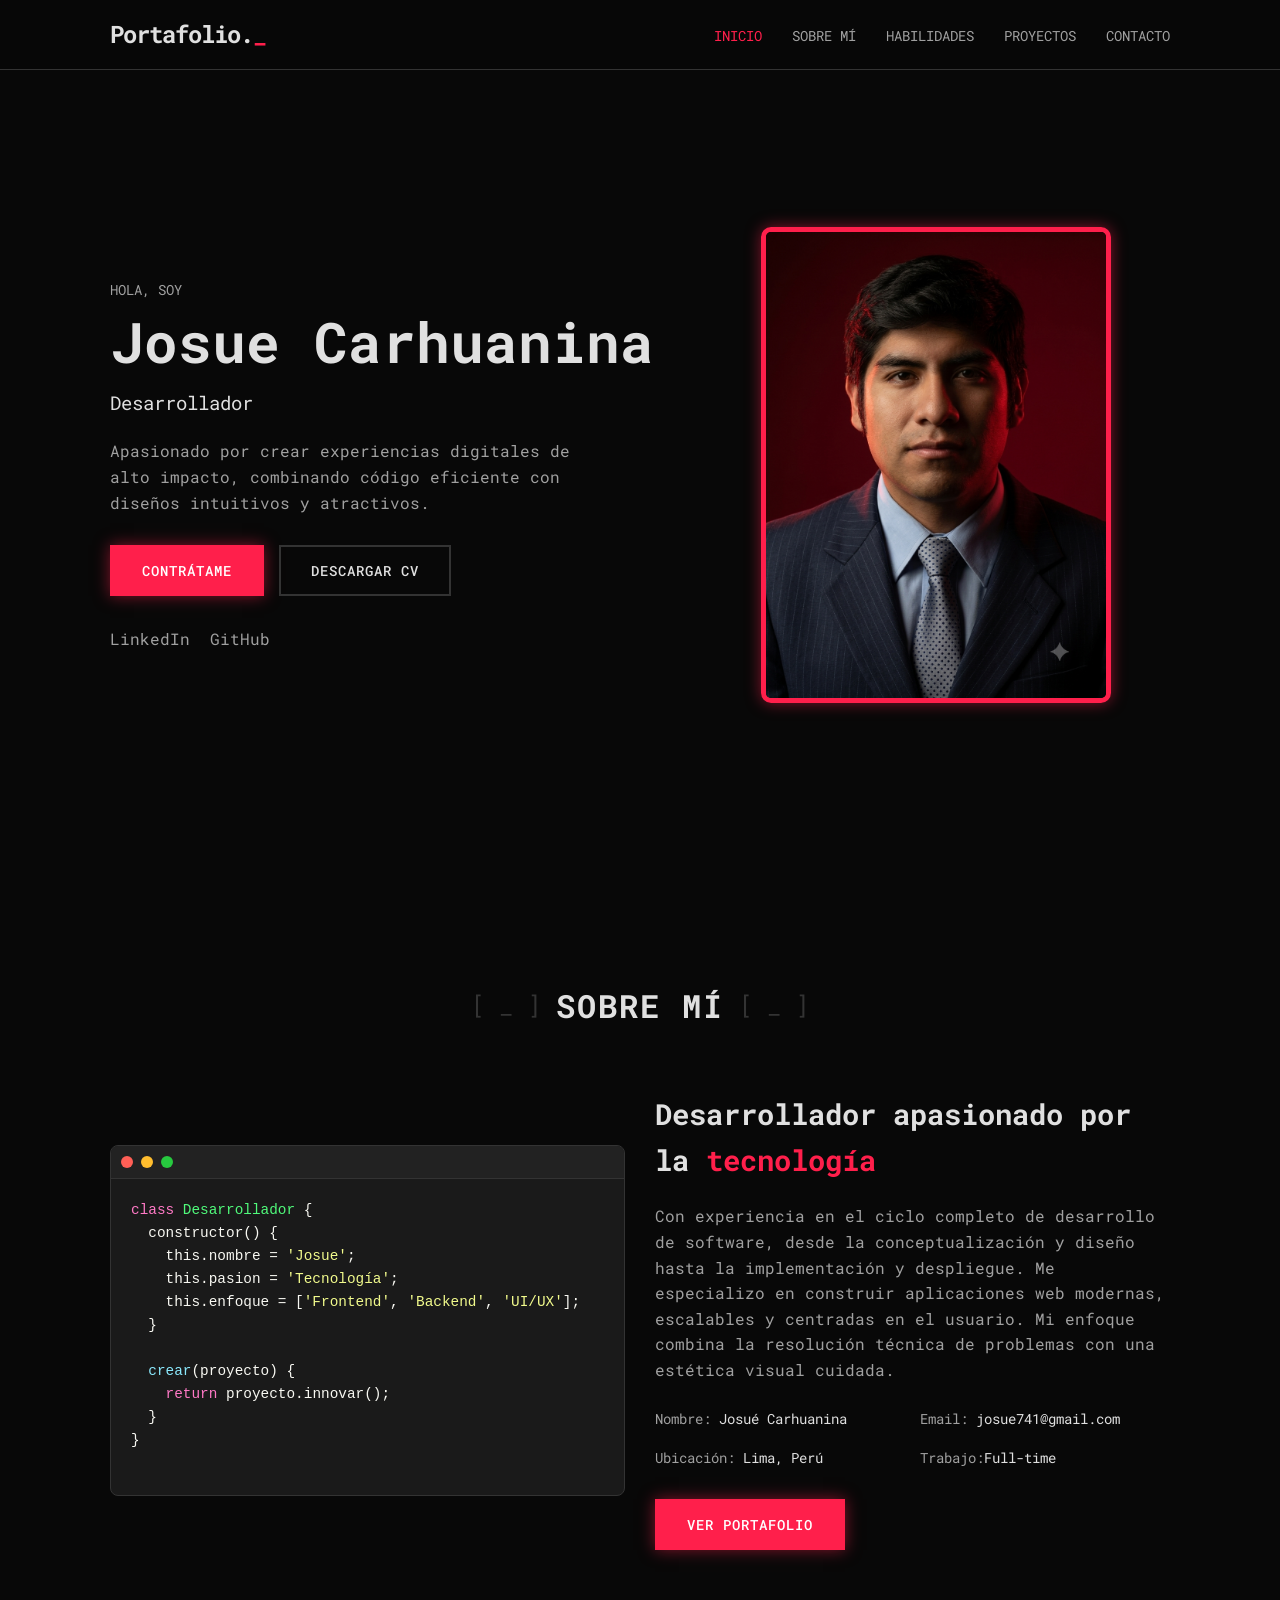
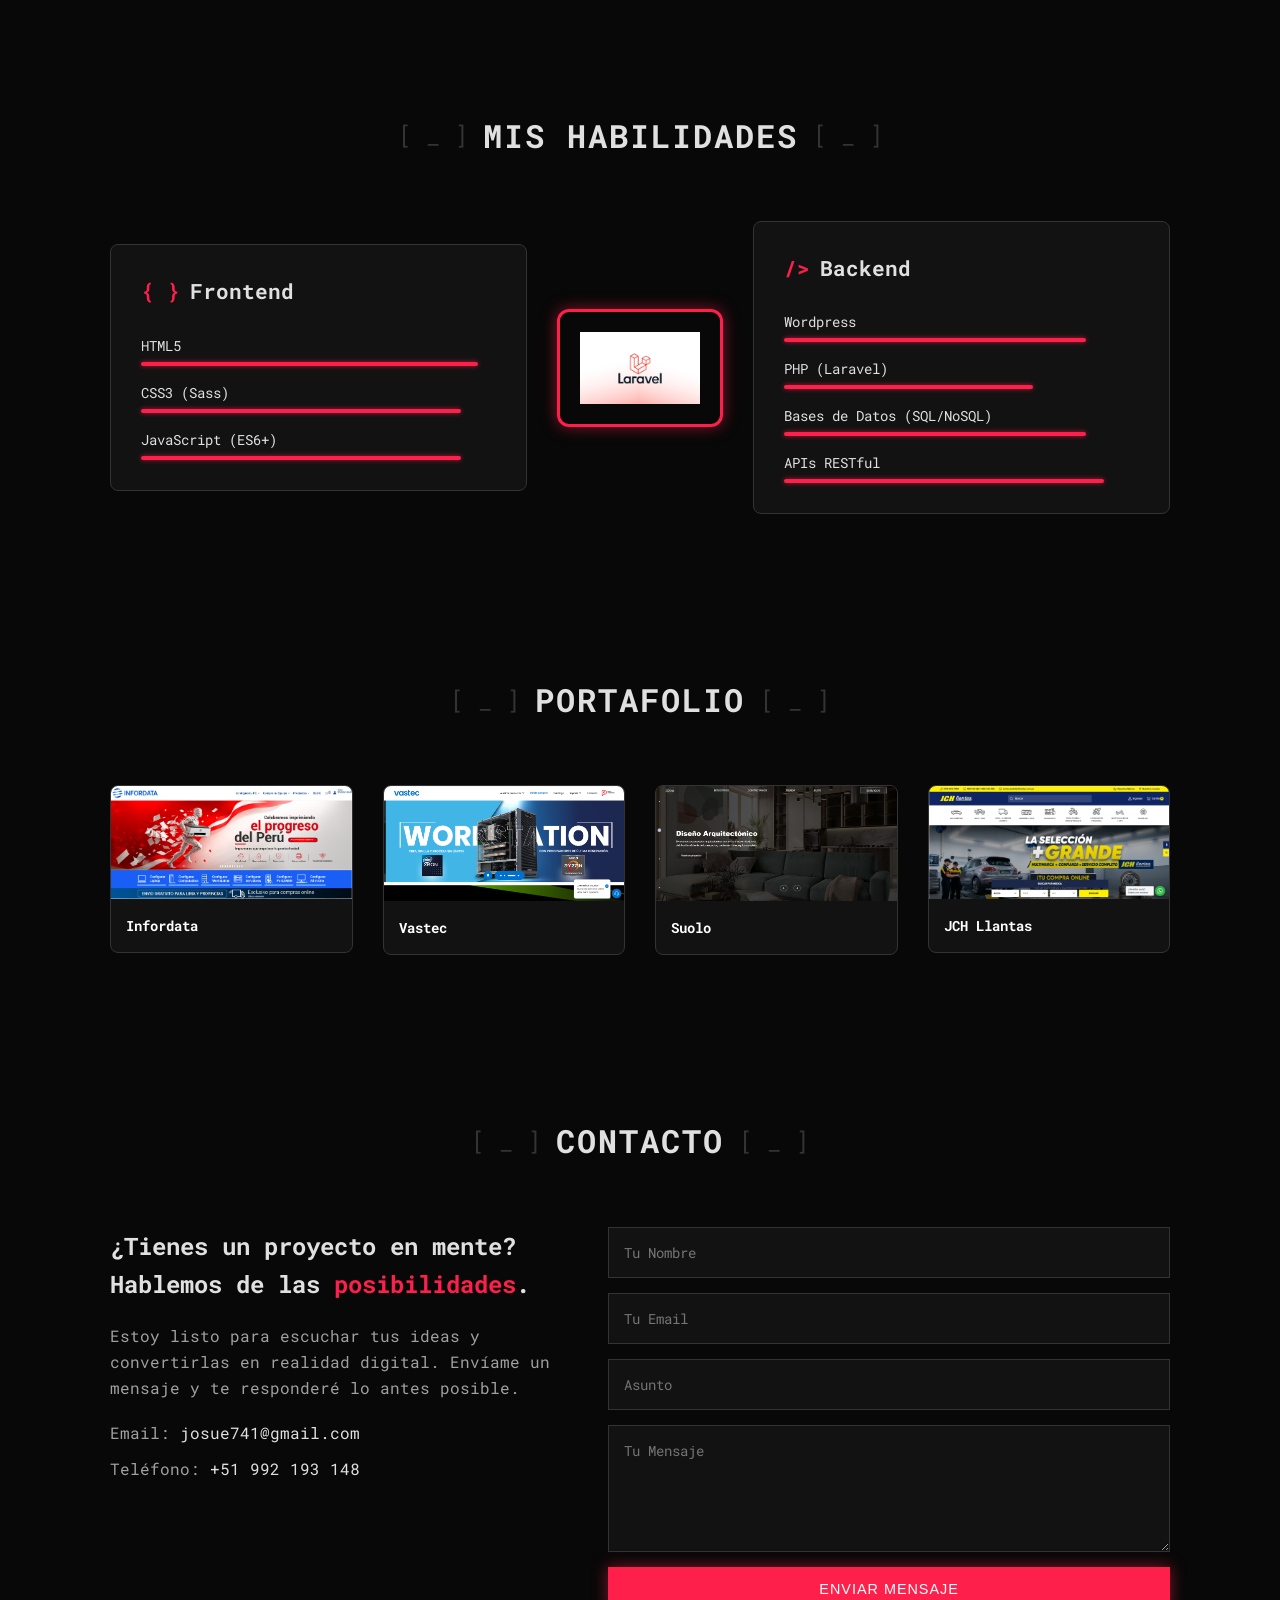
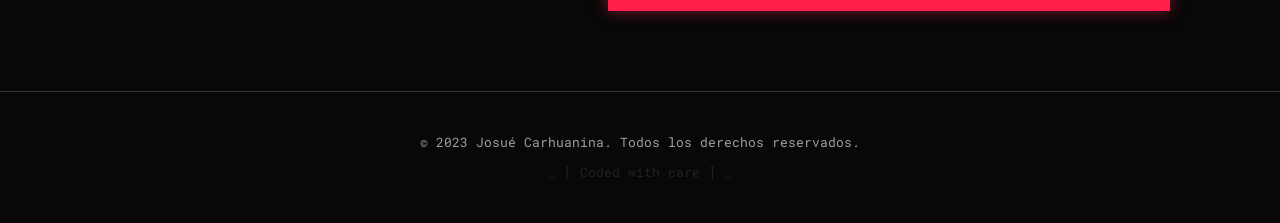
==== index.html @ e34efa45 "Rename porta.html to index.html" ====
<!DOCTYPE html>
<html lang="es">
<head>
    <meta charset="UTF-8">
    <meta name="viewport" content="width=device-width, initial-scale=1.0">
    <title>Josué Carhuanina - Portafolio</title>
    <link rel="stylesheet" href="style.css">
    <!-- Usaremos Google Fonts para la tipografía monoespaciada -->
    <link href="https://fonts.googleapis.com/css2?family=Roboto+Mono:wght@400;500;700&display=swap" rel="stylesheet">
</head>
<body>

    <!-- Navegación -->
    <header class="header">
        <nav class="nav container">
            <a href="#" class="logo">Portafolio.</a>
            <ul class="nav-list" id="nav-list">
                <li><a href="#inicio" class="nav-link active">Inicio</a></li>
                <li><a href="#sobre-mi" class="nav-link">Sobre Mí</a></li>
                <li><a href="#habilidades" class="nav-link">Habilidades</a></li>
                <li><a href="#proyectos" class="nav-link">Proyectos</a></li>
                <li><a href="#contacto" class="nav-link">Contacto</a></li>
            </ul>
            <div class="nav-toggle" id="nav-toggle">
                <span></span>
                <span></span>
                <span></span>
            </div>
        </nav>
    </header>

    <main class="main container">
        <!-- Sección Inicio (Hero) -->
        <section id="inicio" class="hero section grid">
            <div class="hero-content">
                <span class="hero-greeting">HOLA, SOY</span>
                <h1 class="hero-title">Josue Carhuanina</h1>
                <p class="hero-subtitle">Desarrollador &nbsp; Full Stack.</p>
                <p class="hero-description">
                    Apasionado por crear experiencias digitales de alto impacto, combinando código eficiente con diseños intuitivos y atractivos.
                </p>
                <div class="hero-buttons">
                    <a href="#contacto" class="btn btn-primary">Contrátame</a>
                    <a href="cv.pdf" download class="btn btn-secondary">Descargar CV</a>
                </div>
                <div class="hero-social">
                    <a href="#" target="_blank" class="social-icon">LinkedIn</a>
                    <a href="#" target="_blank" class="social-icon">GitHub</a>
                </div>
            </div>
            <div class="hero-image-wrapper">
                <img src="josue_image.png" alt="Foto de Josué Carhuanina" class="hero-img">
                <!-- Efecto de icono neón flotante 
                <div class="neon-icon-floating">
                    <img src="logo-neon.png" alt="Icono Neón">
                </div>-->
            </div>
        </section>

        <!-- Sección Sobre Mí -->
        <section id="sobre-mi" class="sobre-mi section">
            <div class="section-title-wrapper">
                <span class="title-decor">[ _ ]</span>
                <h2 class="section-title">Sobre Mí</h2>
                <span class="title-decor">[ _ ]</span>
            </div>
            
            <div class="sobre-mi-container grid">
                <div class="about-code-window">
                    <div class="code-header">
                        <span class="dot red"></span>
                        <span class="dot yellow"></span>
                        <span class="dot green"></span>
                    </div>
                    <pre class="code-content">
<code><span class="keyword">class</span> <span class="class-name">Desarrollador</span> {
  constructor() {
    <span class="variable">this</span>.nombre = <span class="string">'Josue'</span>;
    <span class="variable">this</span>.pasion = <span class="string">'Tecnología'</span>;
    <span class="variable">this</span>.enfoque = [<span class="string">'Frontend'</span>, <span class="string">'Backend'</span>, <span class="string">'UI/UX'</span>];
  }

  <span class="function">crear</span>(proyecto) {
    <span class="keyword">return</span> <span class="variable">proyecto</span>.innovar();
  }
}</code>
                    </pre>
                </div>
                <div class="about-text">
                    <h3>Desarrollador apasionado por la <span class="highlight">tecnología</span></h3>
                    <p>
                        Con experiencia en el ciclo completo de desarrollo de software, desde la conceptualización y diseño hasta la implementación y despliegue. Me especializo en construir aplicaciones web modernas, escalables y centradas en el usuario. Mi enfoque combina la resolución técnica de problemas con una estética visual cuidada.
                    </p>
                    <div class="about-info grid">
                        <div class="info-item"><span>Nombre:</span> Josué Carhuanina</div>
                        <div class="info-item"><span>Email:</span> josue741@gmail.com</div>
                        <div class="info-item"><span>Ubicación:</span> Lima, Perú</div>
                        <div class="info-item"><span>Trabajo:</span>Full-time</div>
                    </div>
                    <a href="#proyectos" class="btn btn-primary">Ver Portafolio</a>
                </div>
            </div>
        </section>

        <!-- Sección Habilidades -->
        <section id="habilidades" class="habilidades section">
            <div class="section-title-wrapper">
                <span class="title-decor">[ _ ]</span>
                <h2 class="section-title">Mis Habilidades</h2>
                <span class="title-decor">[ _ ]</span>
            </div>

            <div class="habilidades-container grid">
                <!-- Frontend -->
                <div class="skills-category">
                    <h3 class="skills-subtitle"><span class="icon">{ }</span> Frontend</h3>
                    <div class="skills-list">
                        <div class="skill-item">HTML5 <span class="skill-bar" style="width: 95%;"></span></div>
                        <div class="skill-item">CSS3 (Sass) <span class="skill-bar" style="width: 90%;"></span></div>
                        <div class="skill-item">JavaScript (ES6+) <span class="skill-bar" style="width: 90%;"></span></div>
       
                    </div>
                </div>

                <!-- Imagen Central Angular Neon -->
                <div class="skills-central-img">
                    <div class="neon-frame">
                        <img src="laravel_logo.webp" alt="Angular Logo" class="angular-logo">
                    </div>
                </div>

                <!-- Backend -->
                <div class="skills-category">
                    <h3 class="skills-subtitle"><span class="icon">/></span> Backend</h3>
                    <div class="skills-list">
                        <div class="skill-item">Wordpress <span class="skill-bar" style="width: 85%;"></span></div>
                        
                        <div class="skill-item">PHP (Laravel) <span class="skill-bar" style="width: 70%;"></span></div>
                        <div class="skill-item">Bases de Datos (SQL/NoSQL) <span class="skill-bar" style="width: 85%;"></span></div>
                        <div class="skill-item">APIs RESTful <span class="skill-bar" style="width: 90%;"></span></div>
                    </div>
                </div>
            </div>
        </section>

        <!-- Sección Proyectos -->
        <section id="proyectos" class="proyectos section">
            <div class="section-title-wrapper">
                <span class="title-decor">[ _ ]</span>
                <h2 class="section-title">PORTAFOLIO</h2>
                <span class="title-decor">[ _ ]</span>
            </div>

            <div class="proyectos-container grid">
                <!-- Proyecto 1 (Grande) -->
               
                <!-- Proyecto 2 (Grande) -->
                
                <!-- Proyectos Pequeños (Grid de 4) -->
                <div class="proyectos-pequenos-grid grid">

                    <a href="https://www.infordata.com.pe">
                        <article class="proyecto-card pequeno">
                        <img src="infordat.png" alt="Miniatura Proyecto" class="proyecto-img">
                        <div class="proyecto-info">
                            <h4 class="proyecto-title">Infordata</h4>
                        </div>
                      </article>
                  </a>

                    <a href="https://www.vastec.com.pe">
                        <article class="proyecto-card pequeno">
                        <img src="vastec.png" alt="Miniatura Proyecto" class="proyecto-img">
                        <div class="proyecto-info">
                            <h4 class="proyecto-title">Vastec</h4>
                        </div>
                    </article>
                </a>

                    <a href="https://suolo.com/">
                    <article class="proyecto-card pequeno">
                        <img src="suolo.png" alt="Miniatura Proyecto" class="proyecto-img">
                        <div class="proyecto-info">
                            <h4 class="proyecto-title">Suolo</h4>
                        </div>
                    </article>
                    </a>
                    
                    <a href="https://jchllantas.com.pe/">
                    <article class="proyecto-card pequeno">
                        <img src="jchllantas.png" alt="Miniatura Proyecto" class="proyecto-img">
                        <div class="proyecto-info">
                            <h4 class="proyecto-title">JCH Llantas</h4>
                        </div>
                    </article>
                </a>
                </div>
            </div>



        </section>

        <!-- Sección Contacto -->
        <section id="contacto" class="contacto section">
            <div class="section-title-wrapper">
                <span class="title-decor">[ _ ]</span>
                <h2 class="section-title">Contacto</h2>
                <span class="title-decor">[ _ ]</span>
            </div>

            <div class="contacto-container grid">
                <div class="contacto-info">
                    <h3>¿Tienes un proyecto en mente? Hablemos de las <span class="highlight">posibilidades</span>.</h3>
                    <p>Estoy listo para escuchar tus ideas y convertirlas en realidad digital. Envíame un mensaje y te responderé lo antes posible.</p>
                    <div class="contacto-directo">
                        <p><strong>Email:</strong> josue741@gmail.com</p>
                        <p><strong>Teléfono:</strong> +51 992 193 148</p>
                    </div>
                </div>
                
                <form class="contacto-form">
                    <input type="text" placeholder="Tu Nombre" class="form-input">
                    <input type="email" placeholder="Tu Email" class="form-input">
                    <input type="text" placeholder="Asunto" class="form-input">
                    <textarea placeholder="Tu Mensaje" class="form-input" rows="5"></textarea>
                    <button type="submit" class="btn btn-primary full-width">Enviar Mensaje</button>
                </form>
            </div>
        </section>
    </main>

    <!-- Pie de página -->
    <footer class="footer">
        <div class="container">
            <p>&copy; 2023 Josué Carhuanina. Todos los derechos reservados.</p>
            <p class="footer-decor">_ [ Coded with care ] _</p>
        </div>
    </footer>

    <script src="script.js"></script>
</body>
</html>
---- style.css ----
/* --- Variables y Reset --- */
:root {
    --bg-color: #080808;
    --bg-card: #121212;
    --bg-code: #1a1a1a;
    --text-color: #e0e0e0;
    --text-muted: #a0a0a0;
    --primary-color: #ff1f4b; /* Rojo Neón */
    --primary-hover: #e01b42;
    --border-color: #333;
    --font-main: 'Roboto Mono', monospace;
    --shadow-neon: 0 0 15px rgba(255, 31, 75, 0.5);
    
    --container-width: 1100px;
    --header-height: 70px;
}

* {
    margin: 0;
    padding: 0;
    box-sizing: border-box;
}

html {
    scroll-behavior: smooth;
}

body {
    background-color: var(--bg-color);
    color: var(--text-color);
    font-family: var(--font-main);
    line-height: 1.6;
    overflow-x: hidden;
}

ul {
    list-style: none;
}

a {
    text-decoration: none;
    color: inherit;
    transition: 0.3s;
}

img {
    max-width: 100%;
    height: auto;
    display: block;
}

/* --- Utilidades --- */
.container {
    max-width: var(--container-width);
    margin: 0 auto;
    padding: 0 20px;
}

.grid {
    display: grid;
    gap: 30px;
}

.section {
    padding: 80px 0;
}

.highlight {
    color: var(--primary-color);
}

/* --- Títulos de Sección --- */
.section-title-wrapper {
    text-align: center;
    margin-bottom: 60px;
    display: flex;
    align-items: center;
    justify-content: center;
    gap: 15px;
}

.section-title {
    font-size: 2rem;
    text-transform: uppercase;
    letter-spacing: 2px;
}

.title-decor {
    color: var(--border-color);
    font-size: 1.5rem;
}

/* --- Botones --- */
.btn {
    display: inline-block;
    padding: 12px 30px;
    border: 2px solid transparent;
    cursor: pointer;
    font-weight: 500;
    text-transform: uppercase;
    font-size: 0.9rem;
    letter-spacing: 1px;
}

.btn-primary {
    background-color: var(--primary-color);
    color: #fff;
    box-shadow: var(--shadow-neon);
}

.btn-primary:hover {
    background-color: var(--primary-hover);
}

.btn-secondary {
    background-color: transparent;
    border-color: var(--border-color);
    color: var(--text-color);
}

.btn-secondary:hover {
    background-color: rgba(255, 255, 255, 0.05);
    border-color: var(--text-color);
}

.btn.full-width {
    width: 100%;
}

/* --- Navegación --- */
.header {
    height: var(--header-height);
    background-color: rgba(8, 8, 8, 0.95);
    position: fixed;
    top: 0;
    left: 0;
    width: 100%;
    z-index: 1000;
    display: flex;
    align-items: center;
    border-bottom: 1px solid var(--border-color);
}

.nav {
    display: flex;
    justify-content: space-between;
    align-items: center;
    width: 100%;
}

.logo {
    font-size: 1.5rem;
    font-weight: 700;
    letter-spacing: -1px;
}

.logo::after {
    content: '_';
    color: var(--primary-color);
    animation: blink 1s infinite;
}

.nav-list {
    display: flex;
    gap: 30px;
}

.nav-link {
    font-size: 0.9rem;
    text-transform: uppercase;
    color: var(--text-muted);
}

.nav-link:hover, .nav-link.active {
    color: var(--primary-color);
}

.nav-toggle {
    display: none;
    flex-direction: column;
    gap: 5px;
    cursor: pointer;
}

.nav-toggle span {
    width: 25px;
    height: 2px;
    background-color: var(--text-color);
}

/* --- Hero --- */
.hero {
    min-height: 100vh;
    padding-top: calc(var(--header-height) + 40px);
    grid-template-columns: 1.2fr 1fr;
    align-items: center;
}

.hero-greeting {
    color: var(--text-muted);
    font-size: 0.9rem;
    margin-bottom: 10px;
    display: block;
}

.hero-title {
    font-size: 3.5rem;
    line-height: 1.1;
    margin-bottom: 15px;
}

.hero-subtitle {
    font-size: 1.2rem;
    color: var(--text-color);
    margin-bottom: 20px;
}

.hero-description {
    color: var(--text-muted);
    max-width: 500px;
    margin-bottom: 30px;
}

.hero-buttons {
    display: flex;
    gap: 15px;
    margin-bottom: 30px;
}

.hero-social {
    display: flex;
    gap: 20px;
    color: var(--text-muted);
}

.social-icon:hover {
    color: var(--primary-color);
}

.hero-image-wrapper {
    position: relative;
    justify-self: center;
}

.hero-img {
    border: 5px solid var(--primary-color);
    border-radius: 10px;
    box-shadow: var(--shadow-neon);
    max-width: 350px;
}

.neon-icon-floating {
    position: absolute;
    top: -30px;
    right: -30px;
    width: 80px;
    height: 80px;
    background-color: rgba(255, 31, 75, 0.1);
    border: 2px solid var(--primary-color);
    border-radius: 50%;
    display: flex;
    align-items: center;
    justify-content: center;
    box-shadow: var(--shadow-neon);
    animation: float 3s ease-in-out infinite;
}

/* --- Sobre Mí --- */
.sobre-mi-container {
    grid-template-columns: 1fr 1fr;
    align-items: center;
}

.about-code-window {
    background-color: var(--bg-code);
    border-radius: 8px;
    border: 1px solid var(--border-color);
    overflow: hidden;
}

.code-header {
    background-color: #222;
    padding: 10px;
    display: flex;
    gap: 8px;
    border-bottom: 1px solid var(--border-color);
}

.code-header .dot {
    width: 12px;
    height: 12px;
    border-radius: 50%;
}

.dot.red { background-color: #ff5f56; }
.dot.yellow { background-color: #ffbd2e; }
.dot.green { background-color: #27c93f; }

.code-content {
    padding: 20px;
    font-size: 0.9rem;
    color: #f8f8f2;
}

/* Sintaxis Highlighting */
.keyword { color: #ff79c6; }
.class-name { color: #50fa7b; }
.variable { color: #f8f8f2; }
.string { color: #f1fa8c; }
.function { color: #8be9fd; }

.about-text h3 {
    font-size: 1.8rem;
    margin-bottom: 20px;
}

.about-text p {
    color: var(--text-muted);
    margin-bottom: 25px;
}

.about-info {
    grid-template-columns: 1fr 1fr;
    gap: 15px;
    margin-bottom: 30px;
    font-size: 0.9rem;
}

.info-item span {
    color: var(--text-muted);
}

/* --- Habilidades --- */
.habilidades-container {
    grid-template-columns: 1fr auto 1fr;
    align-items: center;
}

.skills-category {
    background-color: var(--bg-card);
    padding: 30px;
    border-radius: 8px;
    border: 1px solid var(--border-color);
}

.skills-subtitle {
    font-size: 1.3rem;
    margin-bottom: 25px;
    display: flex;
    align-items: center;
    gap: 10px;
}

.skills-subtitle .icon {
    color: var(--primary-color);
}

.skills-list {
    display: flex;
    flex-direction: column;
    gap: 15px;
}

.skill-item {
    font-size: 0.9rem;
    display: flex;
    flex-direction: column;
    gap: 5px;
}

.skill-bar {
    height: 4px;
    background-color: var(--primary-color);
    box-shadow: 0 0 5px rgba(255, 31, 75, 0.7);
    border-radius: 2px;
}

.skills-central-img .neon-frame {
    border: 3px solid var(--primary-color);
    border-radius: 12px;
    padding: 20px;
    box-shadow: var(--shadow-neon);
}

.angular-logo {
    max-width: 120px;
}

/* --- Proyectos --- */
.proyecto-card {
    background-color: var(--bg-card);
    border-radius: 8px;
    border: 1px solid var(--border-color);
    overflow: hidden;
    transition: 0.3s;
}

.proyecto-card:hover {
    border-color: var(--primary-color);
    transform: translateY(-5px);
}

.proyecto-card.grande {
    grid-template-columns: 1fr 1fr;
    align-items: center;
}

.proyecto-img {
    width: 100%;
    height: 100%;
    object-fit: cover;
}

.proyecto-info {
    padding: 30px;
}

.proyecto-title {
    font-size: 1.3rem;
    margin-bottom: 10px;
    color: #fff;
}

.proyecto-description {
    color: var(--text-muted);
    font-size: 0.9rem;
    margin-bottom: 20px;
}

.proyecto-tags {
    display: flex;
    gap: 10px;
    flex-wrap: wrap;
    margin-bottom: 20px;
}

.proyecto-tags span {
    font-size: 0.8rem;
    background-color: var(--bg-code);
    padding: 4px 10px;
    border-radius: 4px;
    color: var(--text-muted);
}

.proyecto-links {
    display: flex;
    gap: 15px;
    font-size: 0.9rem;
}

.link-icon:hover {
    color: var(--primary-color);
}

.proyectos-pequenos-grid {
    grid-template-columns: repeat(4, 1fr);
}

.proyecto-card.pequeno .proyecto-info {
    padding: 15px;
}

.proyecto-card.pequeno .proyecto-title {
    font-size: 0.9rem;
    margin-bottom: 0;
}

/* --- Contacto --- */
.contacto-container {
    grid-template-columns: 1fr 1.2fr;
    align-items: start;
}

.contacto-info h3 {
    font-size: 1.5rem;
    margin-bottom: 20px;
}

.contacto-info p {
    color: var(--text-muted);
    margin-bottom: 20px;
}

.contacto-directo p {
    color: var(--text-color);
    margin-bottom: 10px;
}

.contacto-directo strong {
    color: var(--text-muted);
    font-weight: 400;
}

.contacto-form {
    display: flex;
    flex-direction: column;
    gap: 15px;
}

.form-input {
    background-color: var(--bg-card);
    border: 1px solid var(--border-color);
    color: var(--text-color);
    font-family: var(--font-main);
    padding: 15px;
    font-size: 0.9rem;
}

.form-input:focus {
    outline: none;
    border-color: var(--primary-color);
}

/* --- Footer --- */
.footer {
    padding: 40px 0;
    text-align: center;
    border-top: 1px solid var(--border-color);
    color: var(--text-muted);
    font-size: 0.8rem;
}

.footer-decor {
    margin-top: 10px;
    color: #222;
}

/* --- Animaciones --- */
@keyframes blink {
    50% { opacity: 0; }
}

@keyframes float {
    0%, 100% { transform: translateY(0); }
    50% { transform: translateY(-15px); }
}

/* --- Responsive --- */
@media (max-width: 992px) {
    .hero {
        grid-template-columns: 1fr;
        text-align: center;
        padding-top: calc(var(--header-height) + 60px);
    }
    
    .hero-content {
        order: 2;
        display: flex;
        flex-direction: column;
        align-items: center;
    }
    
    .hero-title {
        font-size: 2.8rem;
    }
    
    .hero-image-wrapper {
        order: 1;
        margin-bottom: 40px;
    }
    
    .hero-img {
        max-width: 280px;
    }
    
    .sobre-mi-container, .habilidades-container, .proyecto-card.grande, .contacto-container {
        grid-template-columns: 1fr;
    }
    
    .habilidades-container {
        justify-items: center;
    }
    
    .skills-central-img {
        order: -1;
        margin-bottom: 30px;
    }
    
    .proyectos-pequenos-grid {
        grid-template-columns: 1fr 1fr;
    }
}

@media (max-width: 768px) {
    .nav-list {
        display: none;
        position: absolute;
        top: var(--header-height);
        left: 0;
        width: 100%;
        background-color: var(--bg-color);
        flex-direction: column;
        padding: 30px;
        border-bottom: 1px solid var(--border-color);
    }
    
    .nav-list.active {
        display: flex;
    }
    
    .nav-toggle {
        display: flex;
    }
}
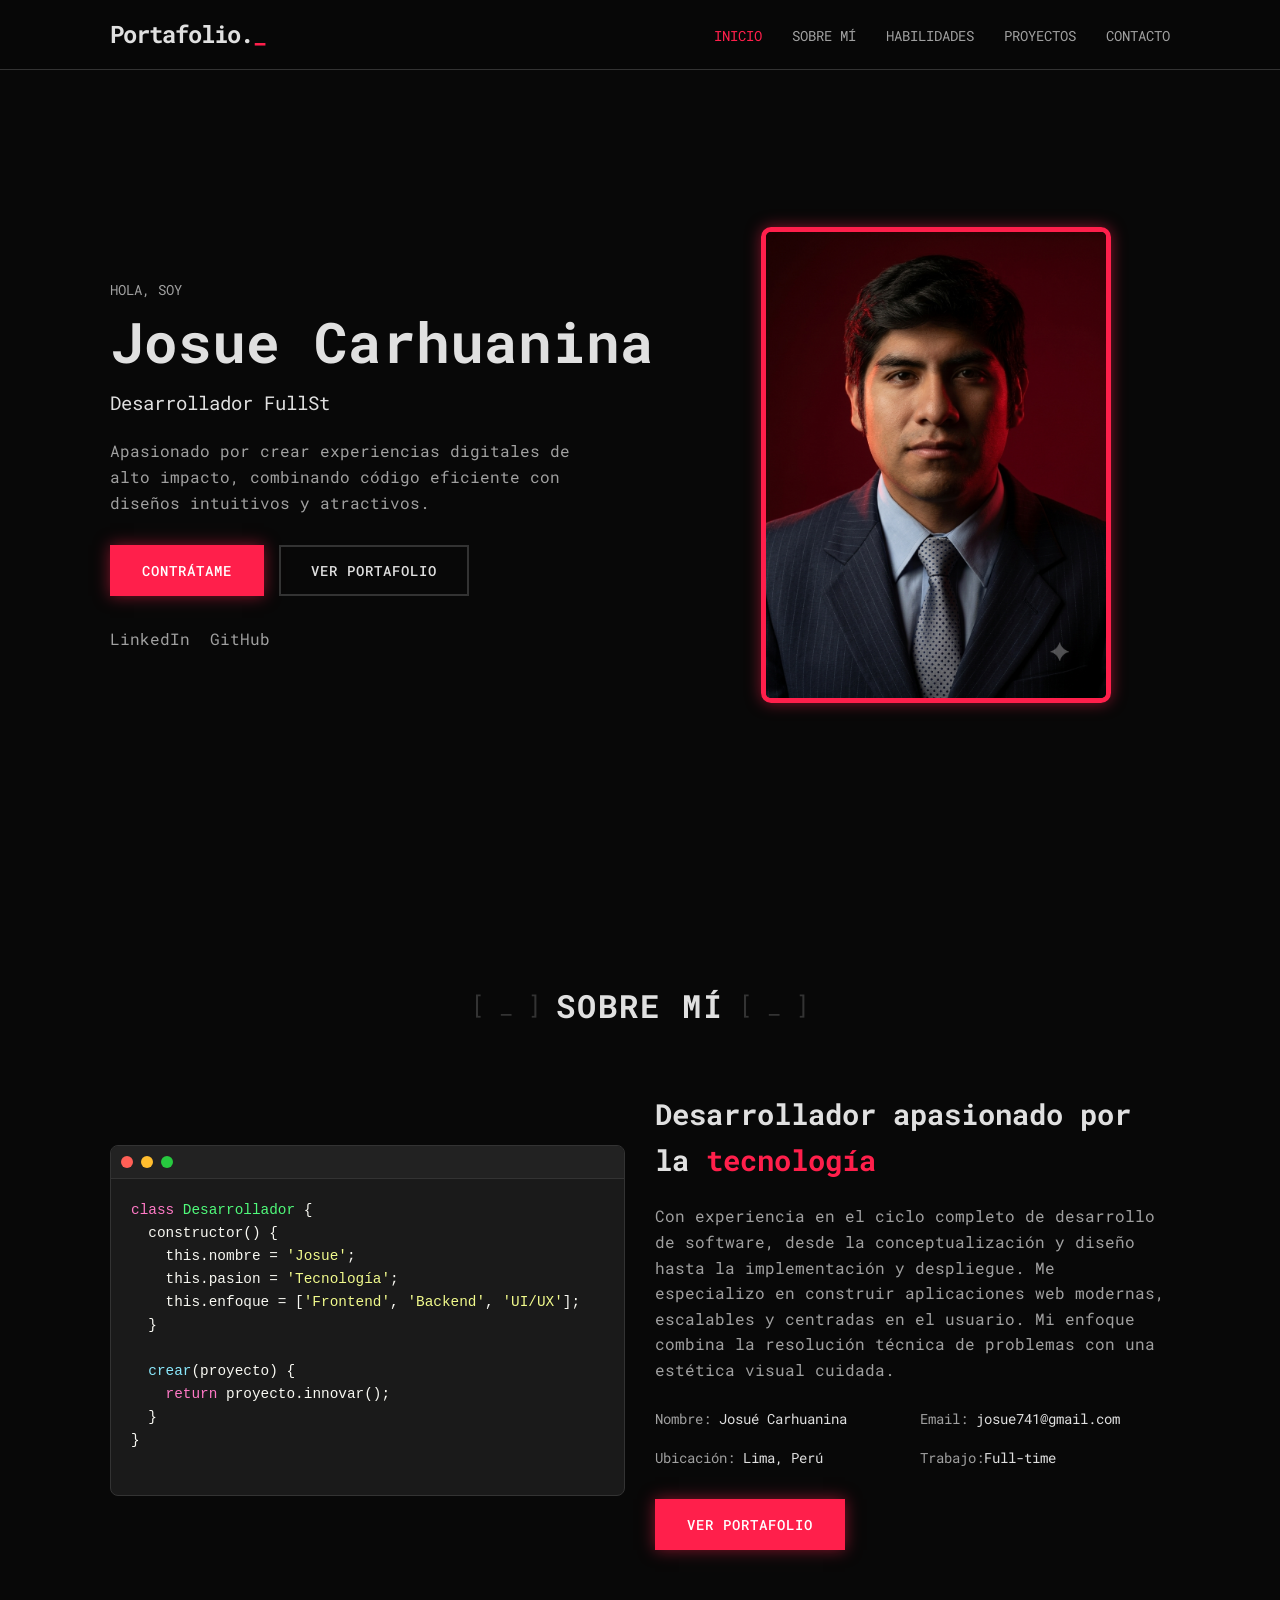
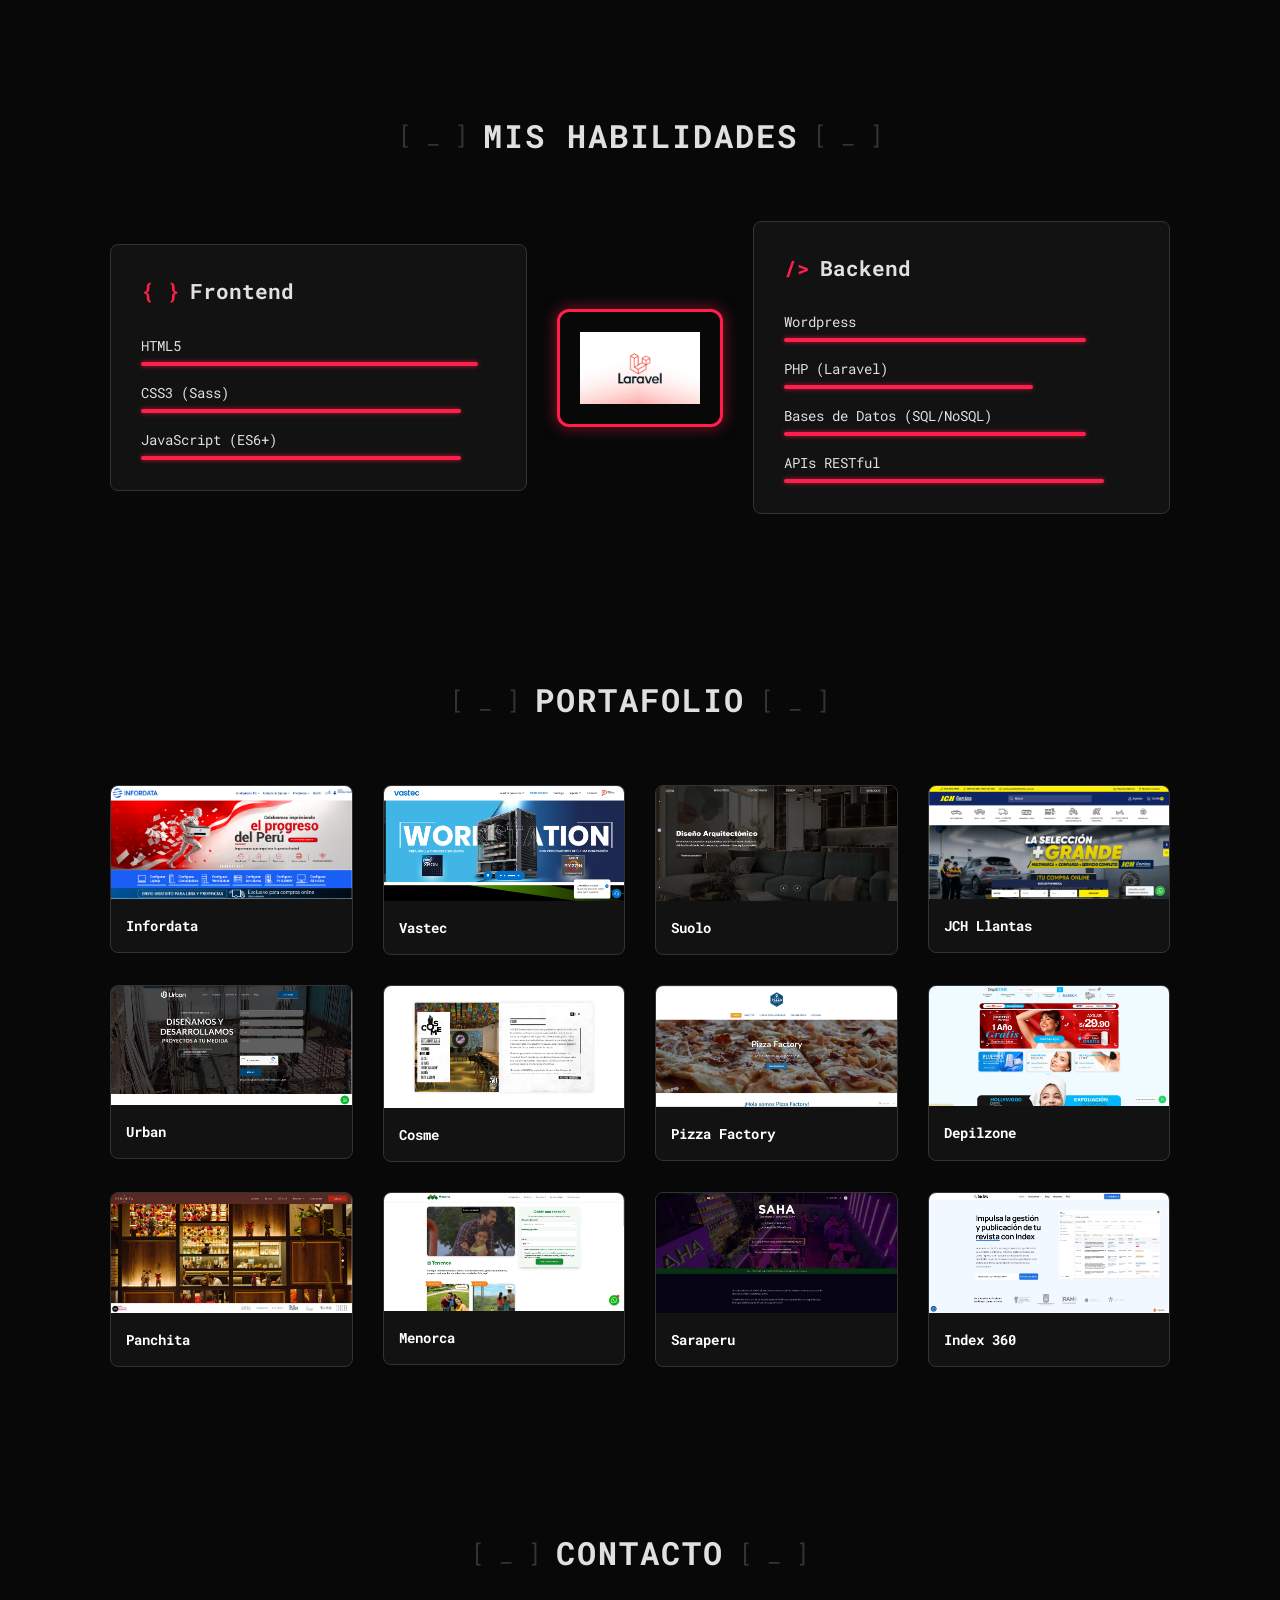
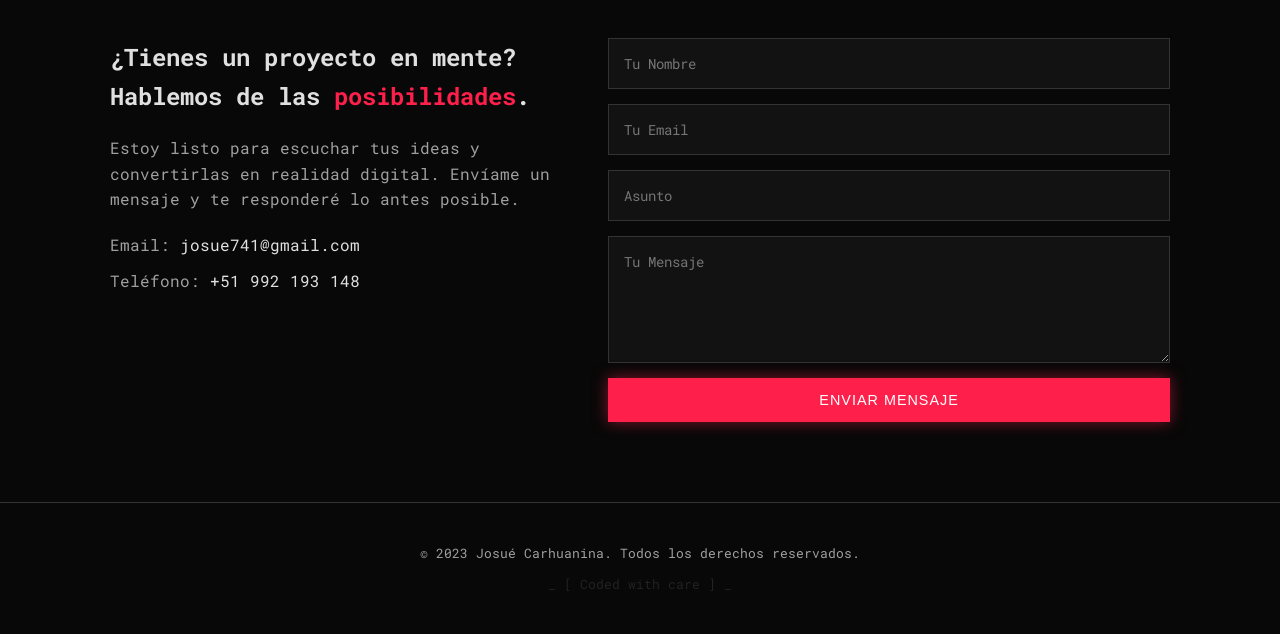
==== commit 604f40de: "mas fotos" ====
--- a/index.html
+++ b/index.html
@@ -41,7 +41,7 @@
                 </p>
                 <div class="hero-buttons">
                     <a href="#contacto" class="btn btn-primary">Contrátame</a>
-                    <a href="cv.pdf" download class="btn btn-secondary">Descargar CV</a>
+                    <a href="#proyectos"" download class="btn btn-secondary">Ver Portafolio</a>
                 </div>
                 <div class="hero-social">
                     <a href="#" target="_blank" class="social-icon">LinkedIn</a>
@@ -194,6 +194,80 @@
                         </div>
                     </article>
                 </a>
+
+                  <a href="https://urban.com.pe/">
+                    <article class="proyecto-card pequeno">
+                        <img src="urban.jpg" alt="Miniatura Proyecto" class="proyecto-img">
+                        <div class="proyecto-info">
+                            <h4 class="proyecto-title">Urban</h4>
+                        </div>
+                    </article>
+                    </a>
+
+                      <a href="https://cosme.com.pe/">
+                    <article class="proyecto-card pequeno">
+                        <img src="cosme.jpg" alt="Miniatura Proyecto" class="proyecto-img">
+                        <div class="proyecto-info">
+                            <h4 class="proyecto-title">Cosme</h4>
+                        </div>
+                    </article>
+                    </a>
+
+                      <a href="https://pizzafactory.pe/">
+                    <article class="proyecto-card pequeno">
+                        <img src="pizzafactory.jpg" alt="Miniatura Proyecto" class="proyecto-img">
+                        <div class="proyecto-info">
+                            <h4 class="proyecto-title">Pizza Factory</h4>
+                        </div>
+                    </article>
+                    </a>
+
+                      <a href="https://depilzone.com.pe/">
+                    <article class="proyecto-card pequeno">
+                        <img src="depilzone.jpg" alt="Miniatura Proyecto" class="proyecto-img">
+                        <div class="proyecto-info">
+                            <h4 class="proyecto-title">Depilzone</h4>
+                        </div>
+                    </article>
+                    </a>
+
+                     <a href="https://www.panchita.pe/">
+                    <article class="proyecto-card pequeno">
+                        <img src="panchita.jpg" alt="Miniatura Proyecto" class="proyecto-img">
+                        <div class="proyecto-info">
+                            <h4 class="proyecto-title">Panchita</h4>
+                        </div>
+                    </article>
+                    </a>
+
+                     <a href="https://menorca.pe/proyectos/terrenos/">
+                    <article class="proyecto-card pequeno">
+                        <img src="menorca.jpg" alt="Miniatura Proyecto" class="proyecto-img">
+                        <div class="proyecto-info">
+                            <h4 class="proyecto-title">Menorca</h4>
+                        </div>
+                    </article>
+                    </a>
+
+                     <a href="https://www.sahaperu.com/">
+                    <article class="proyecto-card pequeno">
+                        <img src="saraperu.jpg" alt="Miniatura Proyecto" class="proyecto-img">
+                        <div class="proyecto-info">
+                            <h4 class="proyecto-title">Saraperu</h4>
+                        </div>
+                    </article>
+                    </a>
+
+                     <a href="https://index-360.com/">
+                    <article class="proyecto-card pequeno">
+                        <img src="index.jpg" alt="Miniatura Proyecto" class="proyecto-img">
+                        <div class="proyecto-info">
+                            <h4 class="proyecto-title">Index 360</h4>
+                        </div>
+                    </article>
+                    </a>
+
+
                 </div>
             </div>
 
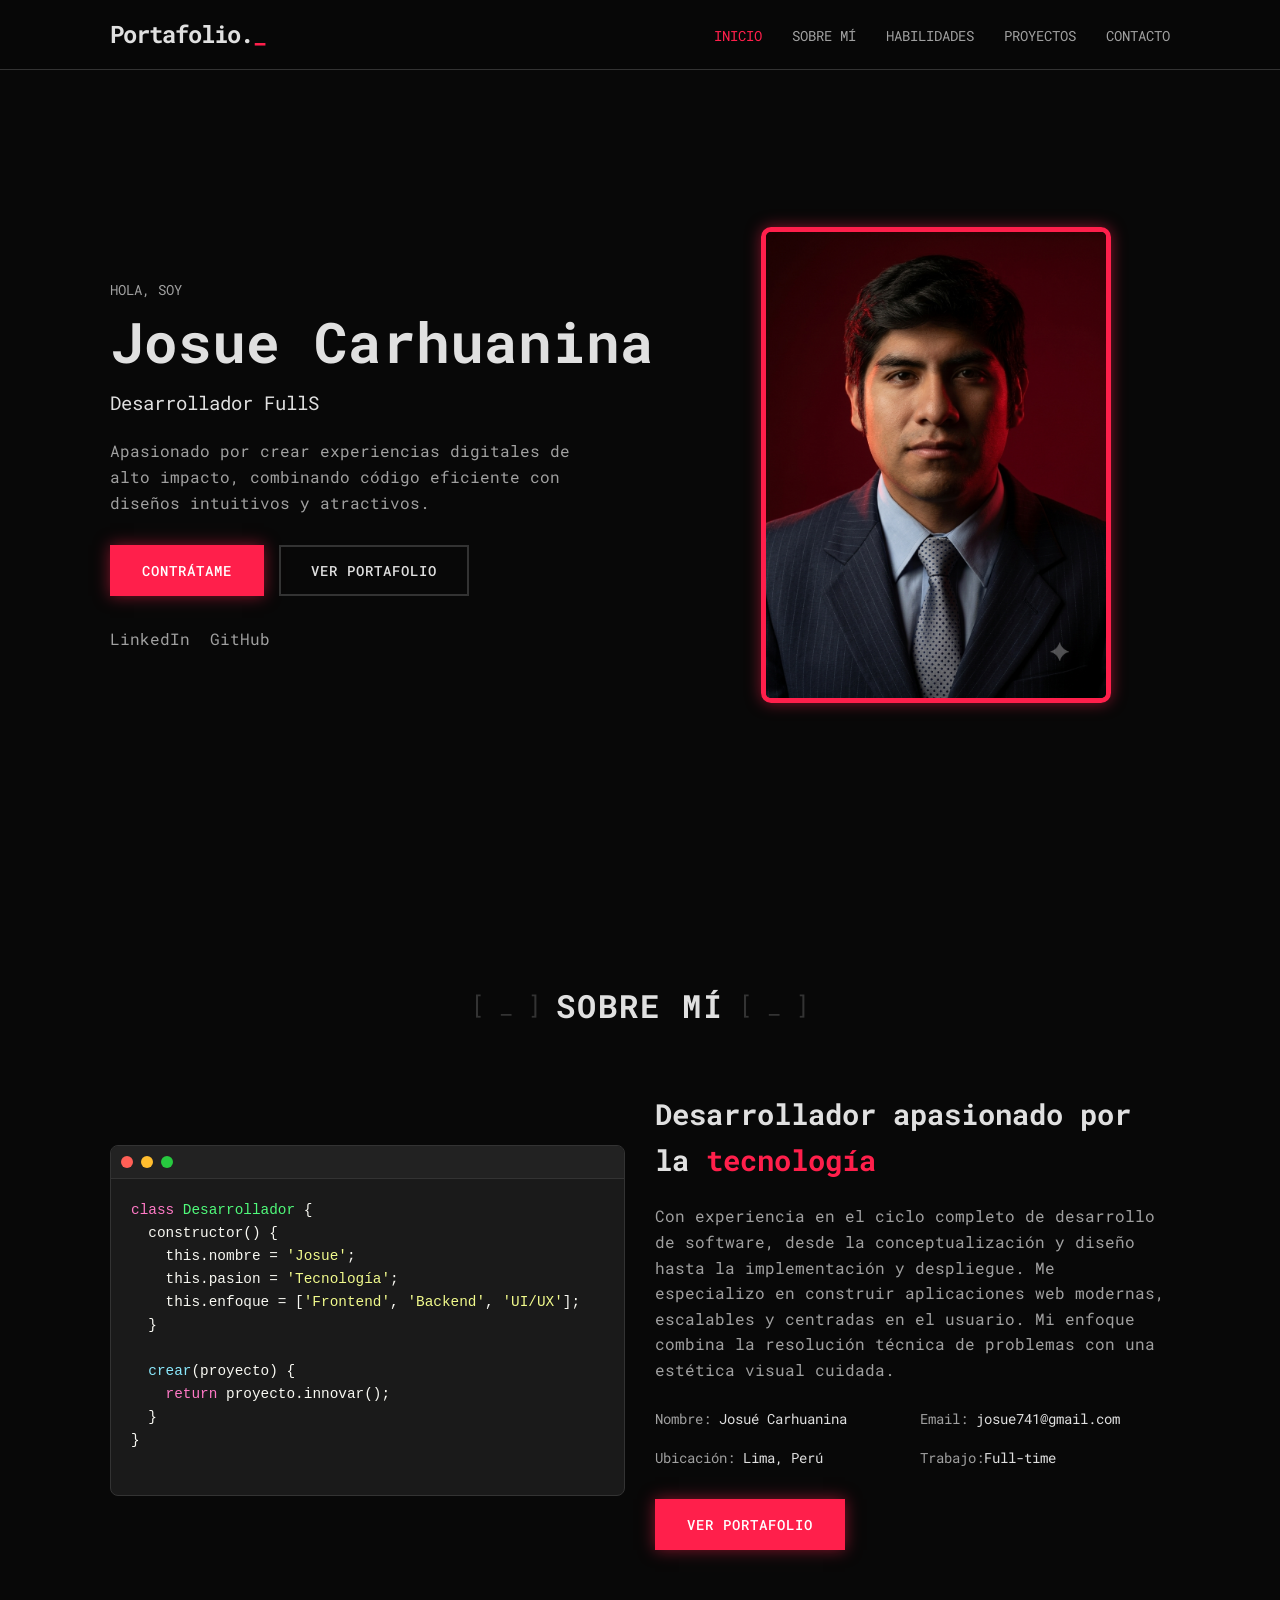
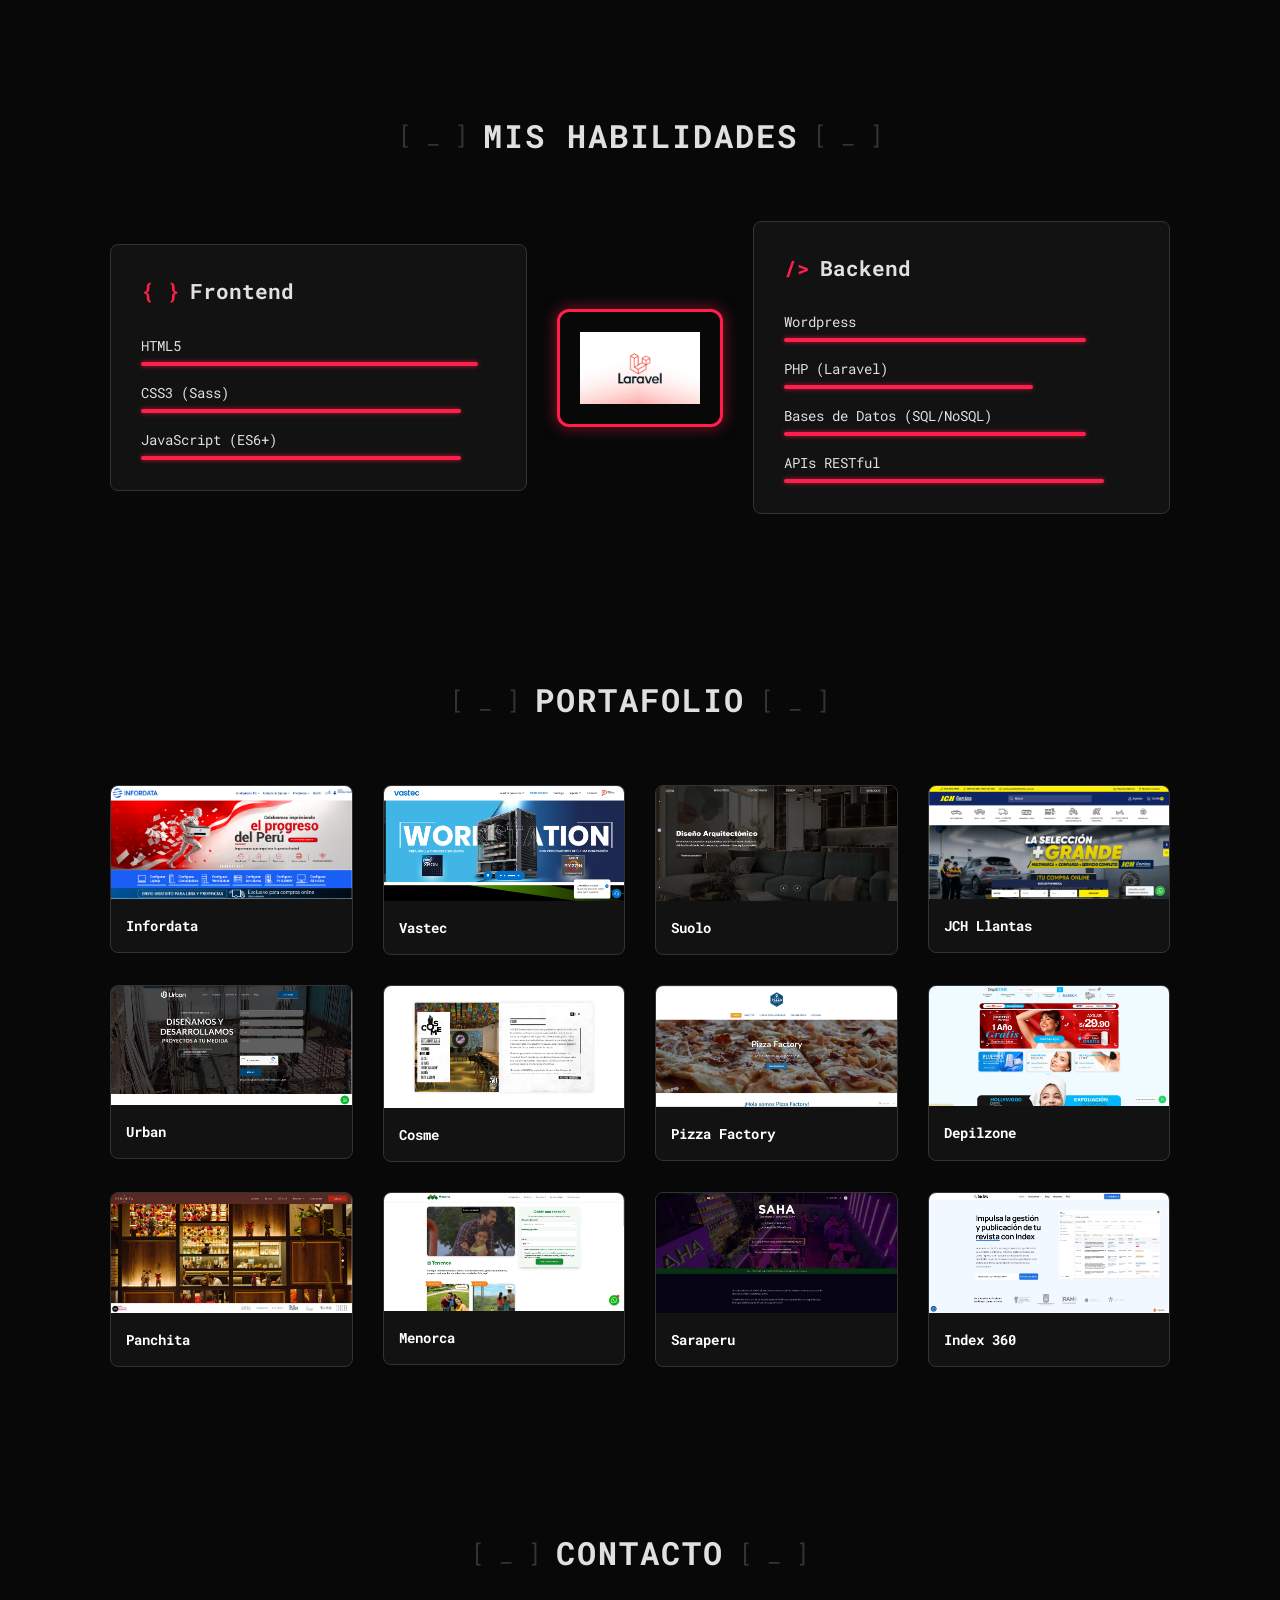
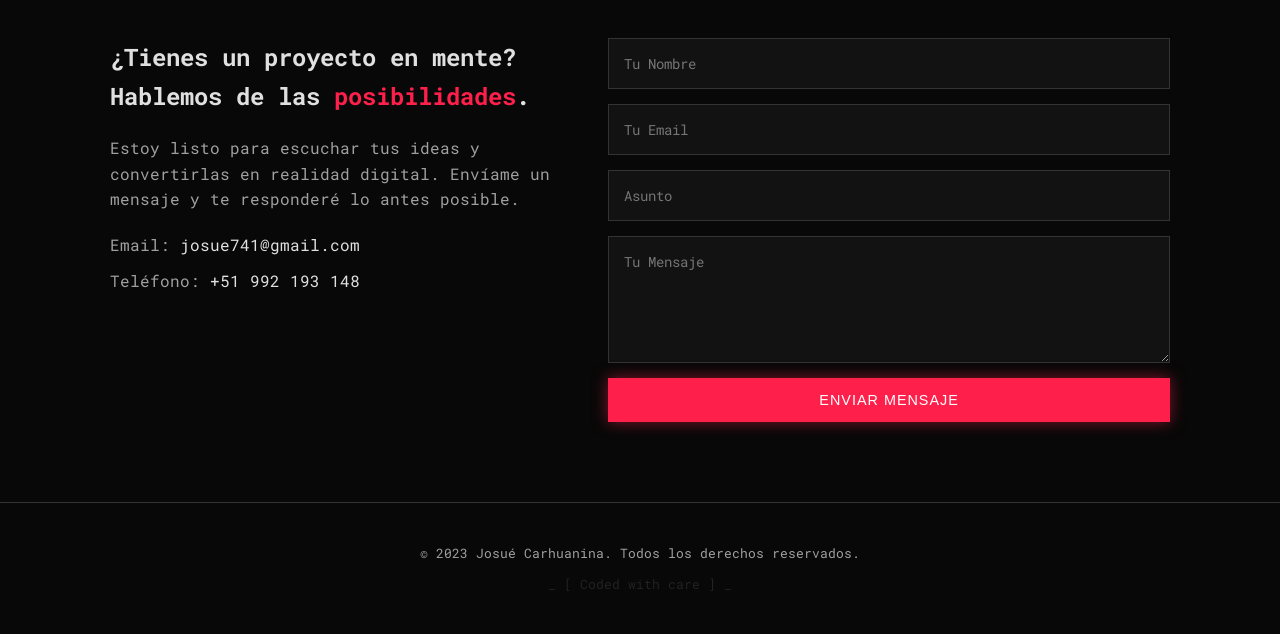
==== commit 8c986f37: "Update index.html se quito la comilla de descarga cv" ====
--- a/index.html
+++ b/index.html
@@ -41,7 +41,7 @@
                 </p>
                 <div class="hero-buttons">
                     <a href="#contacto" class="btn btn-primary">Contrátame</a>
-                    <a href="#proyectos"" download class="btn btn-secondary">Ver Portafolio</a>
+                    <a href="#proyectos" download class="btn btn-secondary">Ver Portafolio</a>
                 </div>
                 <div class="hero-social">
                     <a href="#" target="_blank" class="social-icon">LinkedIn</a>
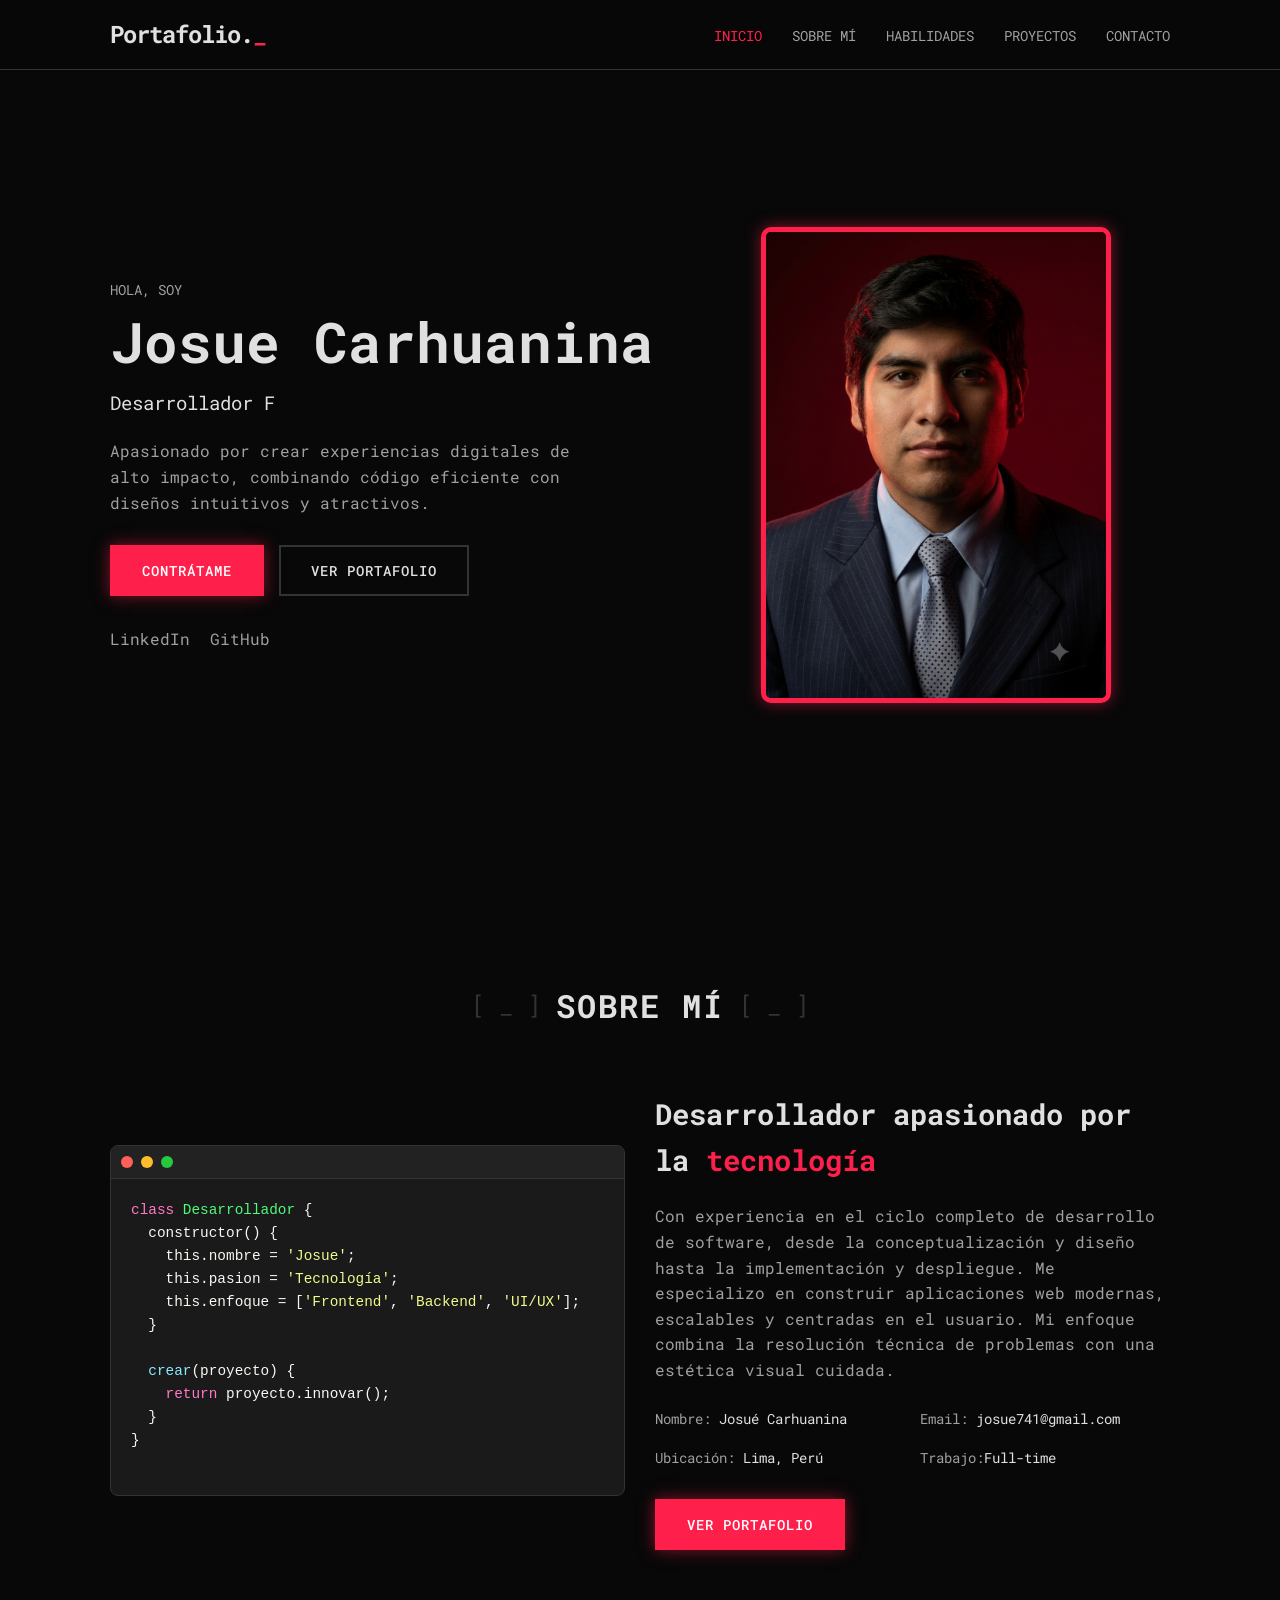
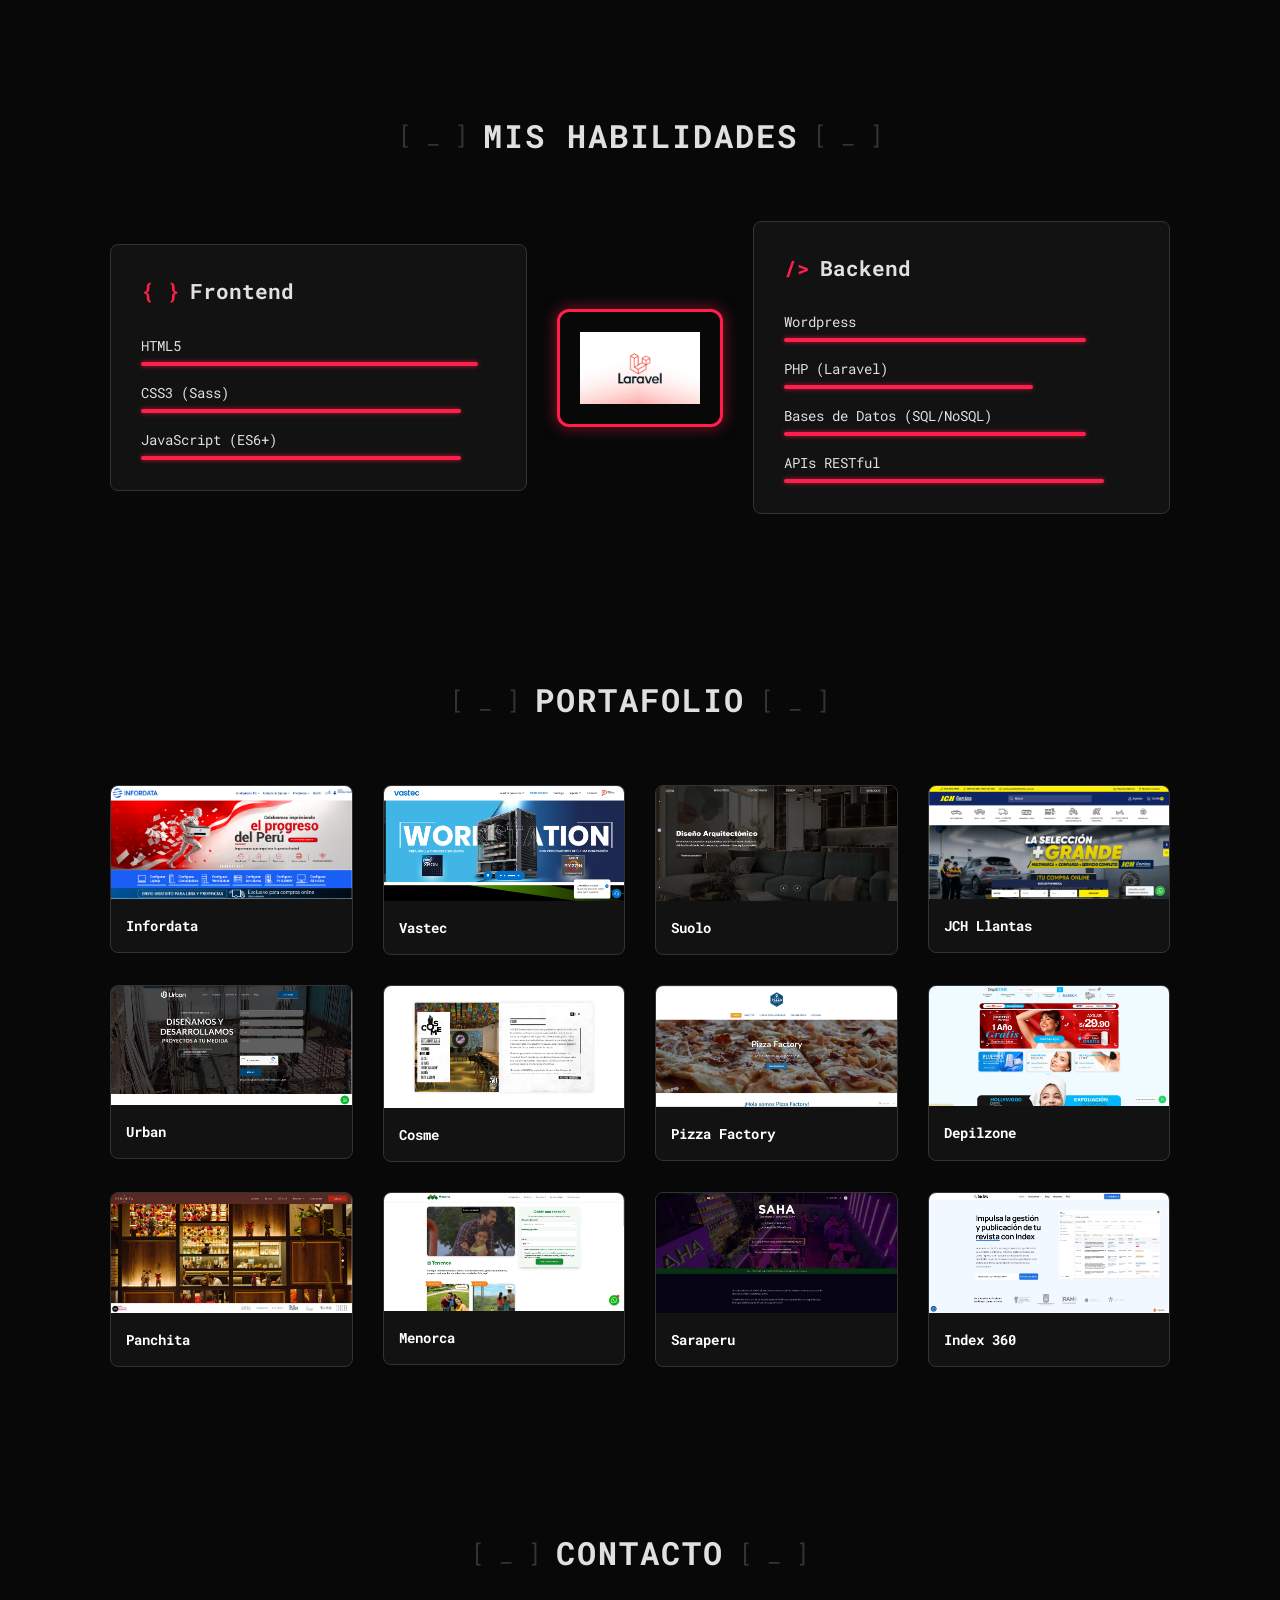
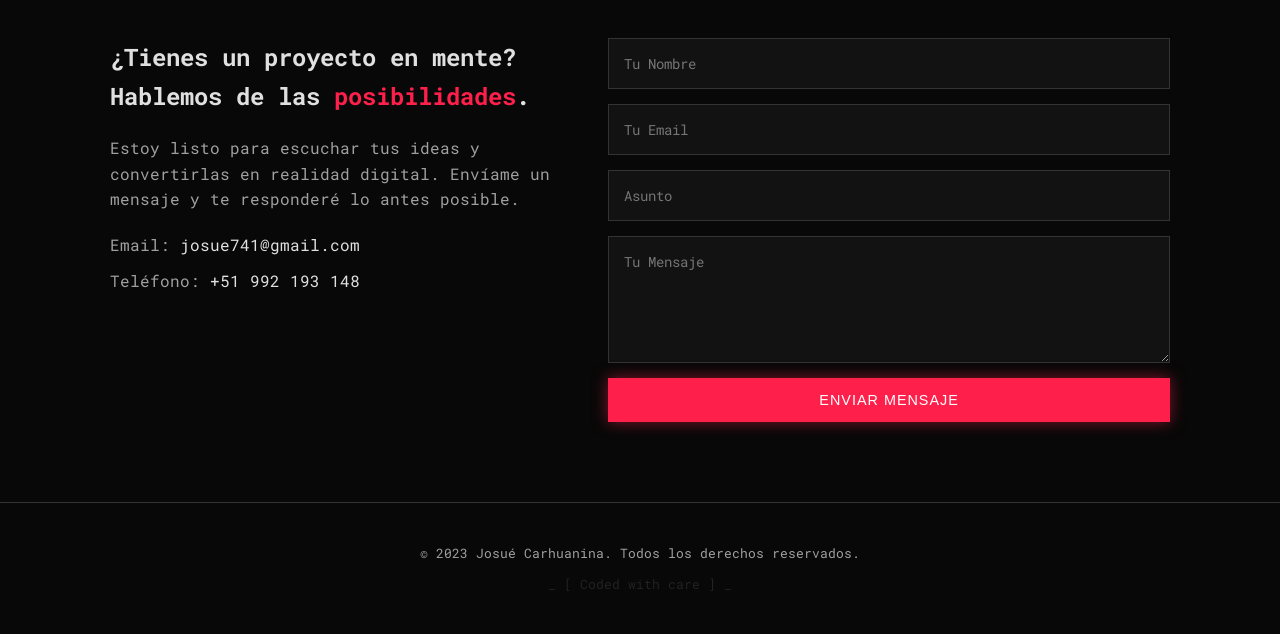
==== commit 7df9c0ab: "Update index.html se quito download" ====
--- a/index.html
+++ b/index.html
@@ -41,7 +41,7 @@
                 </p>
                 <div class="hero-buttons">
                     <a href="#contacto" class="btn btn-primary">Contrátame</a>
-                    <a href="#proyectos" download class="btn btn-secondary">Ver Portafolio</a>
+                    <a href="#proyectos" class="btn btn-secondary">Ver Portafolio</a>
                 </div>
                 <div class="hero-social">
                     <a href="#" target="_blank" class="social-icon">LinkedIn</a>
